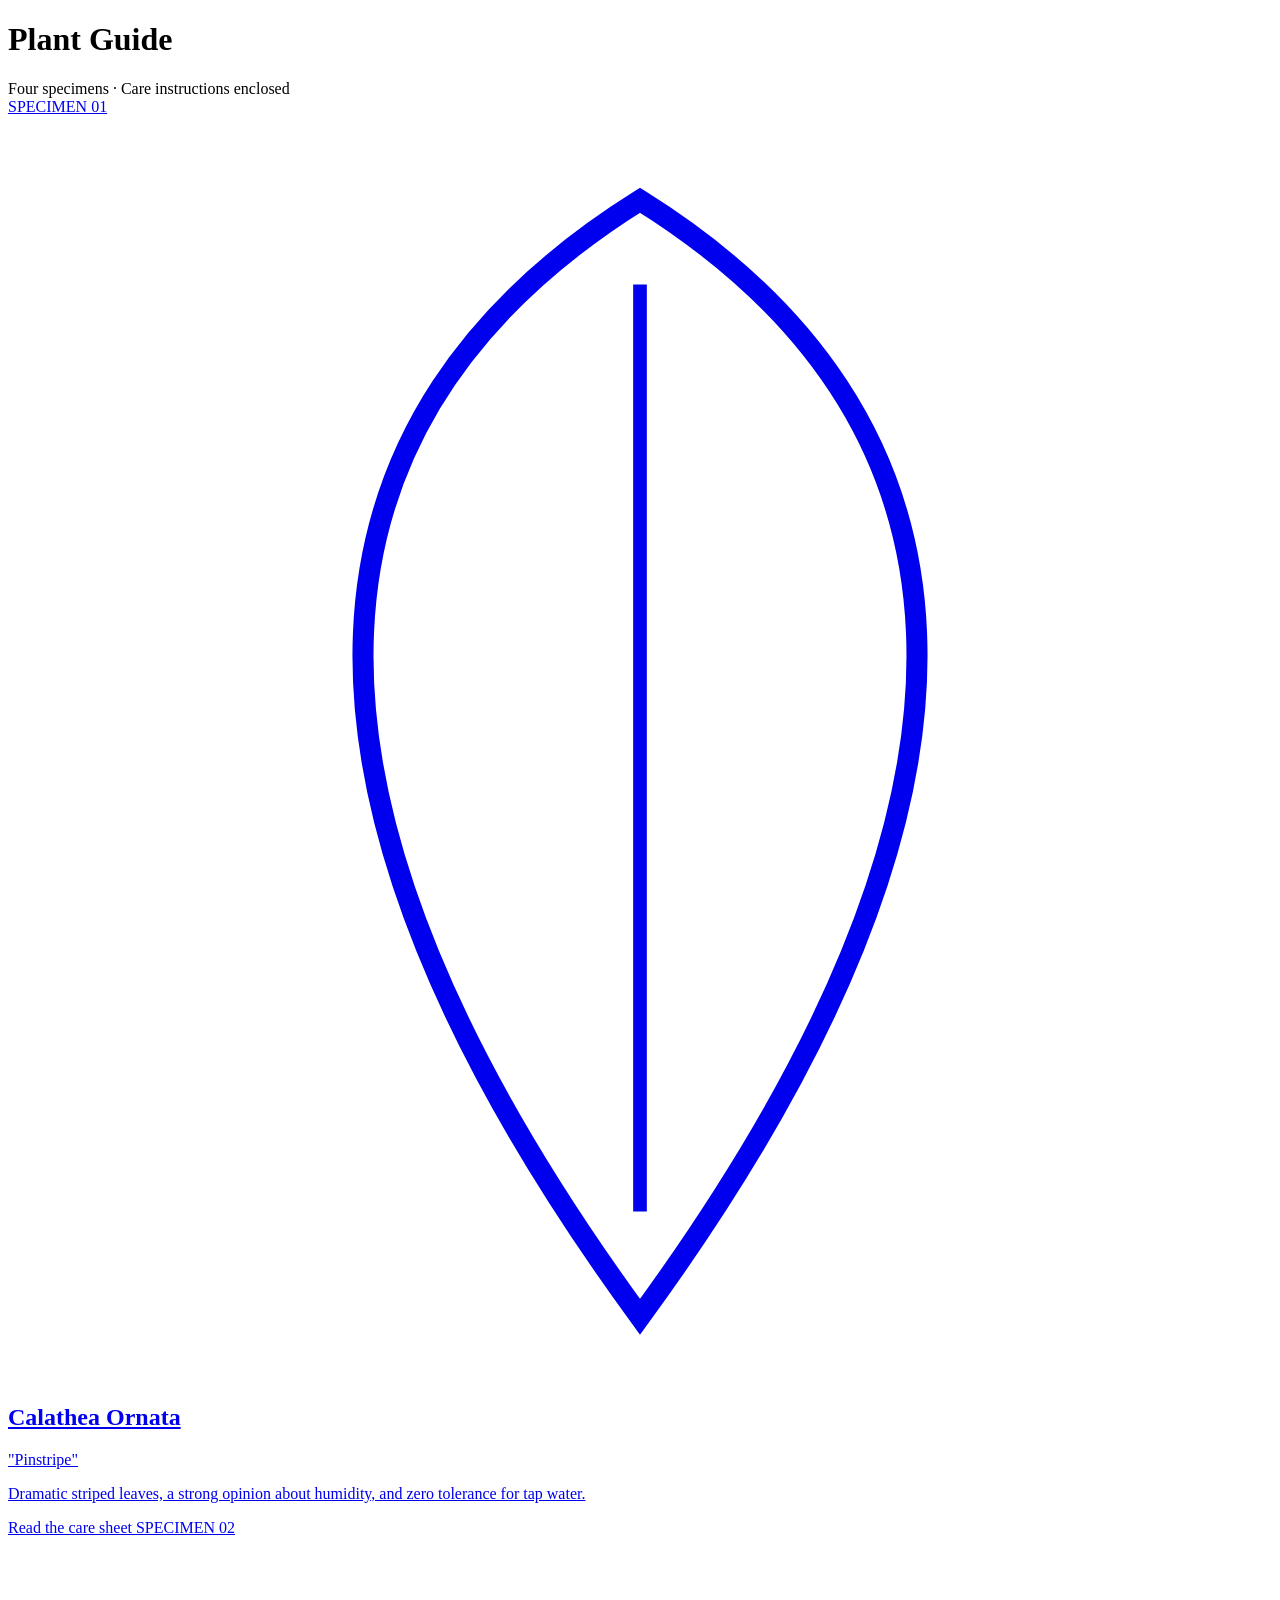
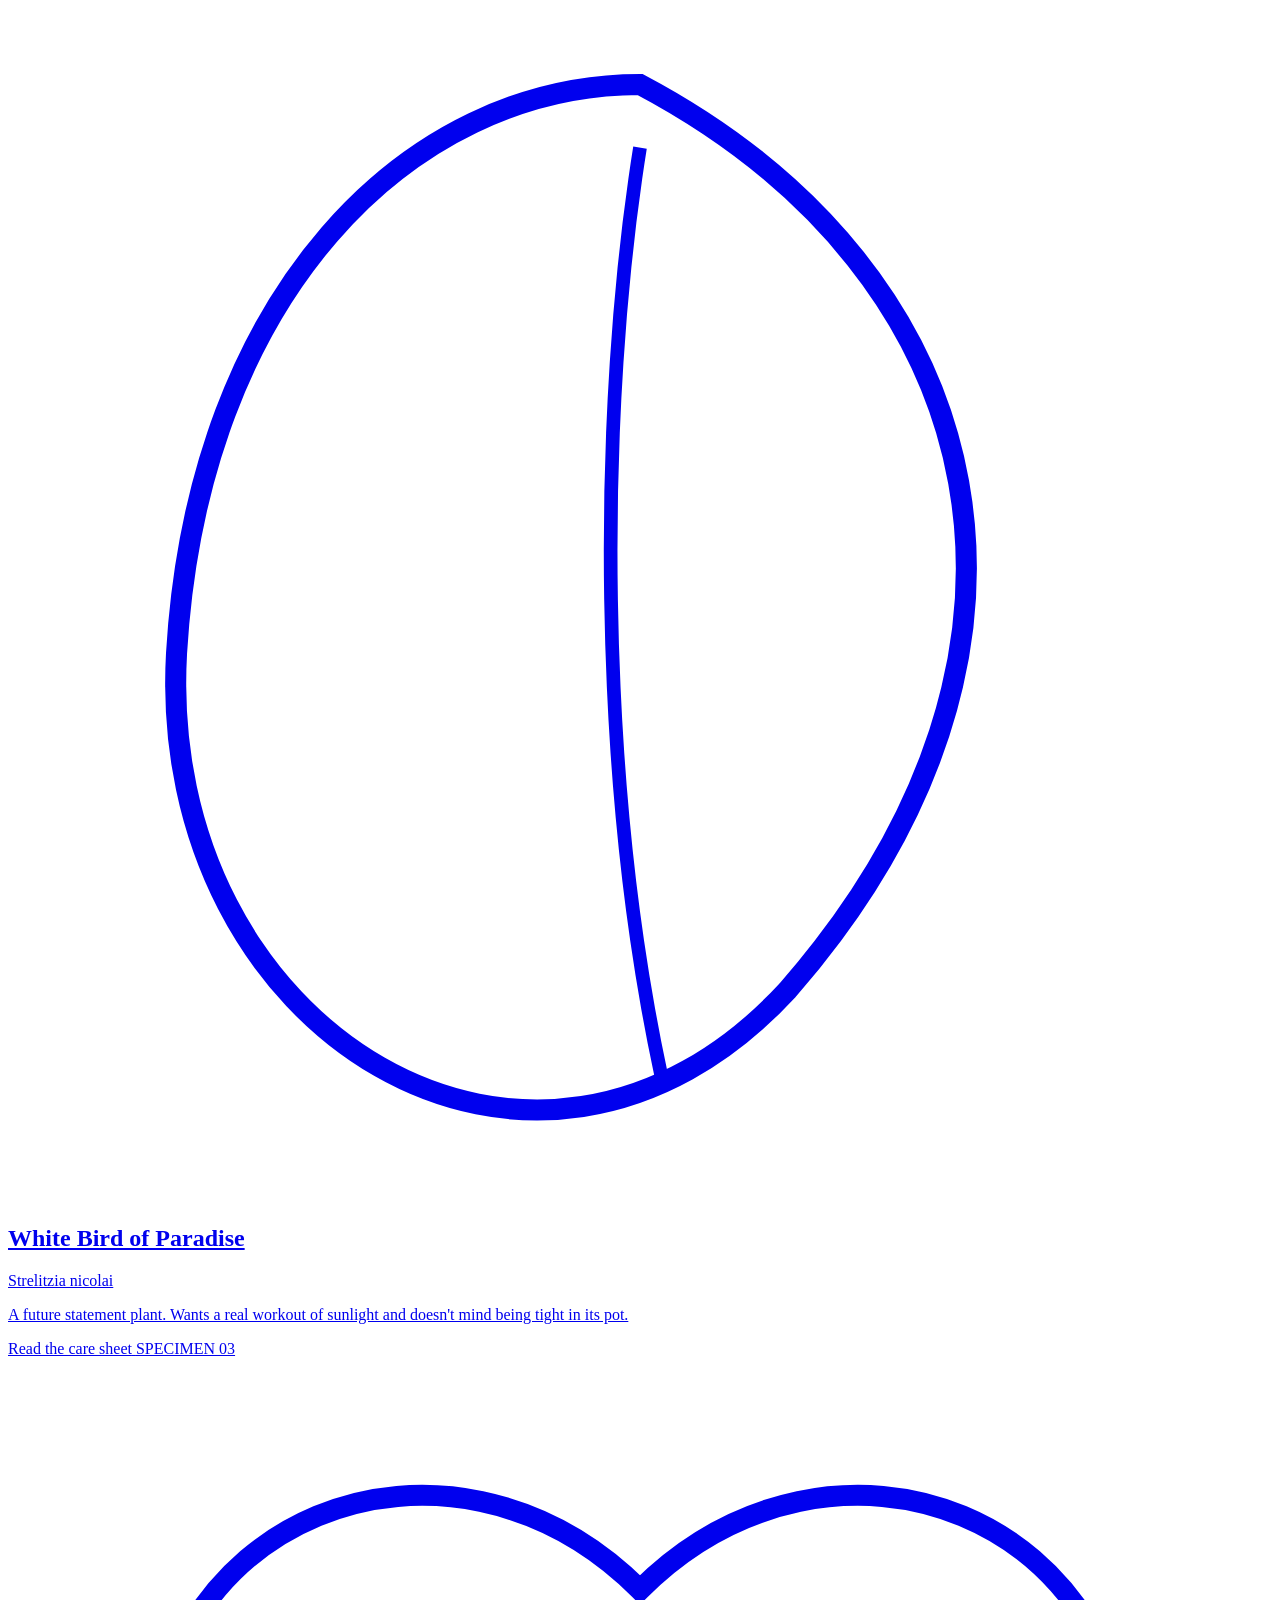
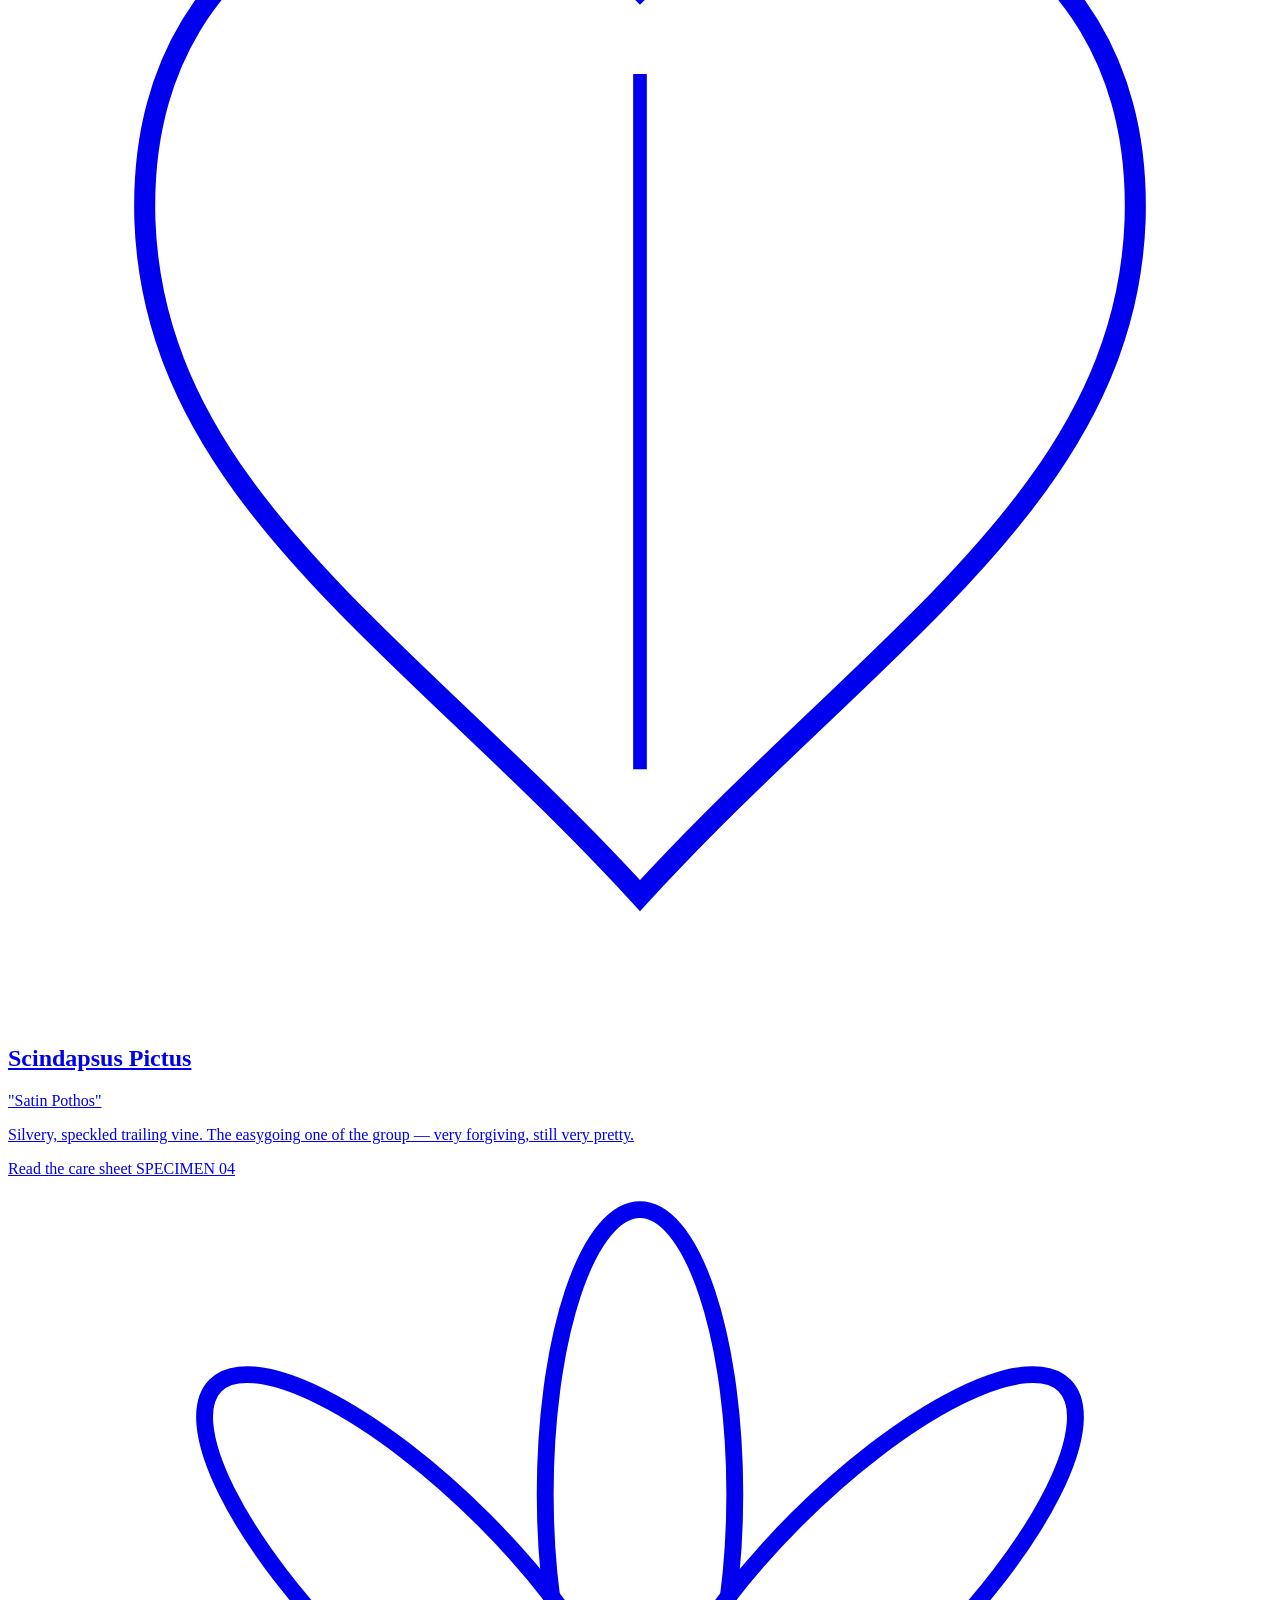
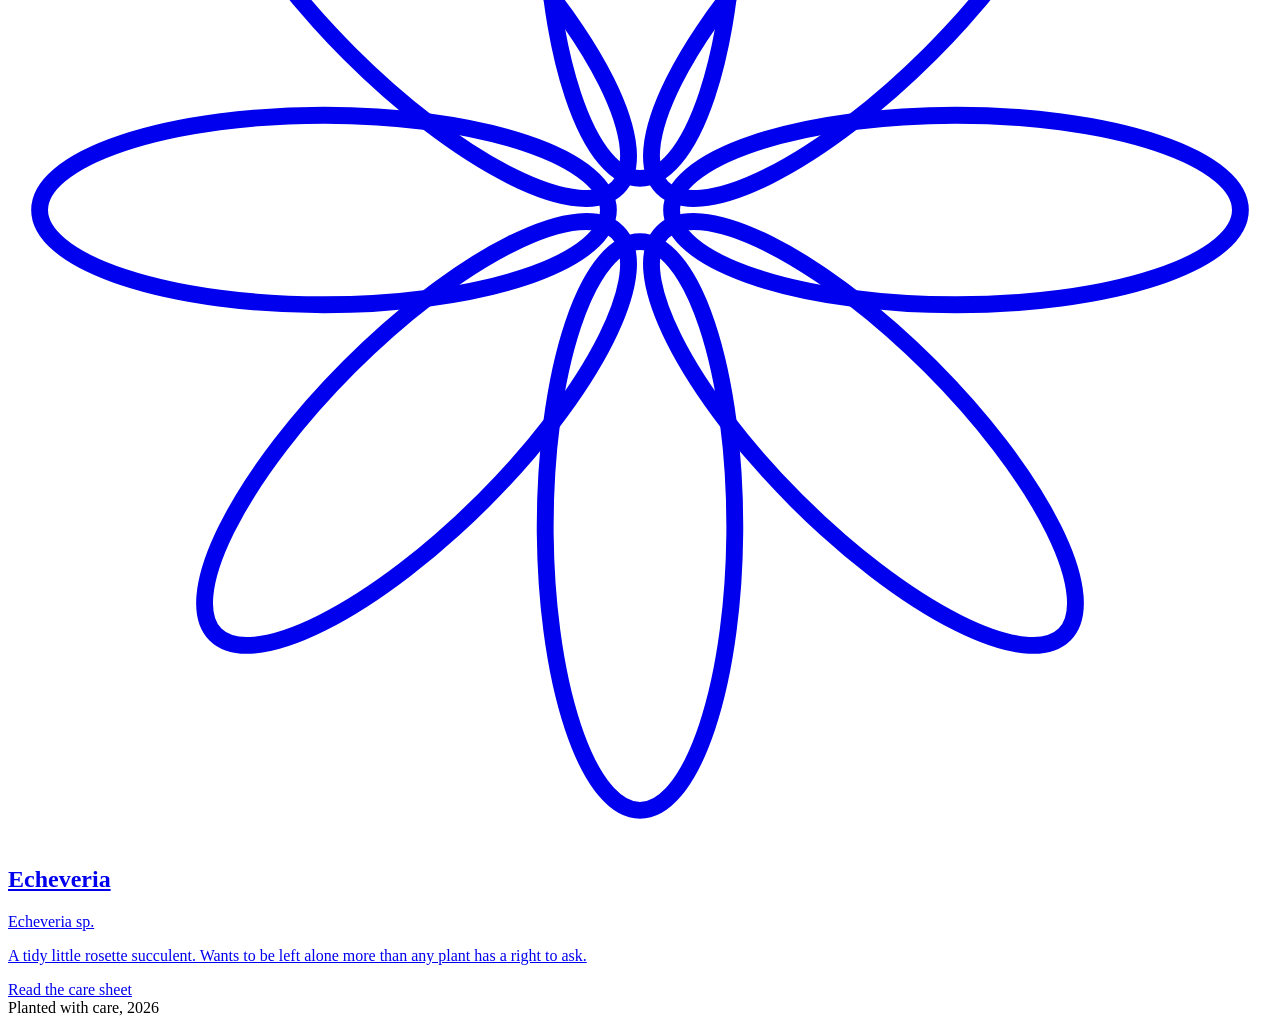
==== index.html @ a5f714f7 "Create index.html" ====
<!DOCTYPE html>
<html lang="en">
<head>
<meta charset="UTF-8">
<meta name="viewport" content="width=device-width, initial-scale=1.0">
<title>Plant Guide</title>
<link rel="stylesheet" href="styles.css">
</head>
<body>
<div class="wrap">

  <header class="site-header">
    <h1>Plant Guide</h1>
    <span class="tag">Four specimens · Care instructions enclosed</span>
  </header>

  <div class="grid">

    <a class="card" href="plants/calathea-ornata.html">
      <span class="num">SPECIMEN 01</span>
      <div class="icon">
        <svg viewBox="0 0 120 120" fill="none" xmlns="http://www.w3.org/2000/svg">
          <path d="M60 8 C92 28 98 62 60 114 C22 62 28 28 60 8 Z" stroke="currentColor" stroke-width="2"/>
          <path d="M60 16 L60 104" stroke="currentColor" stroke-width="1.3"/>
          <path d="M60 26 C50 30 42 34 36 40" stroke="var(--clay)" stroke-width="1.3" stroke-linecap="round"/>
          <path d="M60 26 C70 30 78 34 84 40" stroke="var(--clay)" stroke-width="1.3" stroke-linecap="round"/>
          <path d="M60 42 C48 47 39 52 32 59" stroke="var(--moss)" stroke-width="1.3" stroke-linecap="round"/>
          <path d="M60 42 C72 47 81 52 88 59" stroke="var(--moss)" stroke-width="1.3" stroke-linecap="round"/>
          <path d="M60 60 C47 65 37 71 30 78" stroke="var(--clay)" stroke-width="1.3" stroke-linecap="round"/>
          <path d="M60 60 C73 65 83 71 90 78" stroke="var(--clay)" stroke-width="1.3" stroke-linecap="round"/>
          <path d="M60 78 C49 82 41 87 35 93" stroke="var(--moss)" stroke-width="1.3" stroke-linecap="round"/>
          <path d="M60 78 C71 82 79 87 85 93" stroke="var(--moss)" stroke-width="1.3" stroke-linecap="round"/>
        </svg>
      </div>
      <h2>Calathea Ornata</h2>
      <span class="latin">"Pinstripe"</span>
      <p class="blurb">Dramatic striped leaves, a strong opinion about humidity, and zero tolerance for tap water.</p>
      <span class="enter">Read the care sheet</span>
    </a>

    <a class="card" href="plants/white-bird-of-paradise.html">
      <span class="num">SPECIMEN 02</span>
      <div class="icon">
        <svg viewBox="0 0 120 120" fill="none" xmlns="http://www.w3.org/2000/svg">
          <path d="M60 14 C94 32 102 68 74 100 C50 126 14 104 16 68 C18 34 38 14 60 14 Z" stroke="currentColor" stroke-width="2"/>
          <path d="M60 20 C56 45 56 80 62 108" stroke="currentColor" stroke-width="1.3"/>
          <path d="M59 34 C48 40 40 46 33 52" stroke="var(--moss)" stroke-width="1.2" stroke-linecap="round"/>
          <path d="M60 34 C72 42 82 50 90 58" stroke="var(--moss)" stroke-width="1.2" stroke-linecap="round"/>
          <path d="M58 54 C46 60 36 66 28 72" stroke="var(--clay)" stroke-width="1.2" stroke-linecap="round"/>
          <path d="M61 54 C74 62 84 70 91 78" stroke="var(--clay)" stroke-width="1.2" stroke-linecap="round"/>
          <path d="M58 74 C48 80 40 86 34 92" stroke="var(--moss)" stroke-width="1.2" stroke-linecap="round"/>
          <path d="M62 74 C71 81 78 87 83 93" stroke="var(--moss)" stroke-width="1.2" stroke-linecap="round"/>
        </svg>
      </div>
      <h2>White Bird of Paradise</h2>
      <span class="latin">Strelitzia nicolai</span>
      <p class="blurb">A future statement plant. Wants a real workout of sunlight and doesn't mind being tight in its pot.</p>
      <span class="enter">Read the care sheet</span>
    </a>

    <a class="card" href="plants/scindapsus-pictus.html">
      <span class="num">SPECIMEN 03</span>
      <div class="icon">
        <svg viewBox="0 0 120 120" fill="none" xmlns="http://www.w3.org/2000/svg">
          <path d="M60 22 C42 4 12 14 13 44 C14 70 38 84 60 108 C82 84 106 70 107 44 C108 14 78 4 60 22 Z" stroke="currentColor" stroke-width="2"/>
          <path d="M60 30 L60 96" stroke="currentColor" stroke-width="1.3"/>
          <circle cx="46" cy="42" r="2.2" fill="var(--gold)"/>
          <circle cx="72" cy="38" r="2" fill="var(--gold)"/>
          <circle cx="38" cy="60" r="1.8" fill="var(--gold)"/>
          <circle cx="80" cy="58" r="2.4" fill="var(--gold)"/>
          <circle cx="54" cy="70" r="2" fill="var(--gold)"/>
          <circle cx="68" cy="78" r="1.8" fill="var(--gold)"/>
          <circle cx="60" cy="55" r="1.6" fill="var(--gold)"/>
          <circle cx="46" cy="86" r="1.8" fill="var(--gold)"/>
        </svg>
      </div>
      <h2>Scindapsus Pictus</h2>
      <span class="latin">"Satin Pothos"</span>
      <p class="blurb">Silvery, speckled trailing vine. The easygoing one of the group — very forgiving, still very pretty.</p>
      <span class="enter">Read the care sheet</span>
    </a>

    <a class="card" href="plants/echeveria.html">
      <span class="num">SPECIMEN 04</span>
      <div class="icon">
        <svg viewBox="0 0 120 120" fill="none" xmlns="http://www.w3.org/2000/svg">
          <g stroke="currentColor" stroke-width="1.6">
            <g transform="rotate(0 60 60)"><ellipse cx="60" cy="30" rx="9" ry="27"/></g>
            <g transform="rotate(45 60 60)"><ellipse cx="60" cy="30" rx="9" ry="27"/></g>
            <g transform="rotate(90 60 60)"><ellipse cx="60" cy="30" rx="9" ry="27"/></g>
            <g transform="rotate(135 60 60)"><ellipse cx="60" cy="30" rx="9" ry="27"/></g>
            <g transform="rotate(180 60 60)"><ellipse cx="60" cy="30" rx="9" ry="27"/></g>
            <g transform="rotate(225 60 60)"><ellipse cx="60" cy="30" rx="9" ry="27"/></g>
            <g transform="rotate(270 60 60)"><ellipse cx="60" cy="30" rx="9" ry="27"/></g>
            <g transform="rotate(315 60 60)"><ellipse cx="60" cy="30" rx="9" ry="27"/></g>
          </g>
          <circle cx="60" cy="60" r="7" fill="var(--gold)"/>
        </svg>
      </div>
      <h2>Echeveria</h2>
      <span class="latin">Echeveria sp.</span>
      <p class="blurb">A tidy little rosette succulent. Wants to be left alone more than any plant has a right to ask.</p>
      <span class="enter">Read the care sheet</span>
    </a>

  </div>

  <footer>Planted with care, 2026</footer>
</div>
</body>
</html>
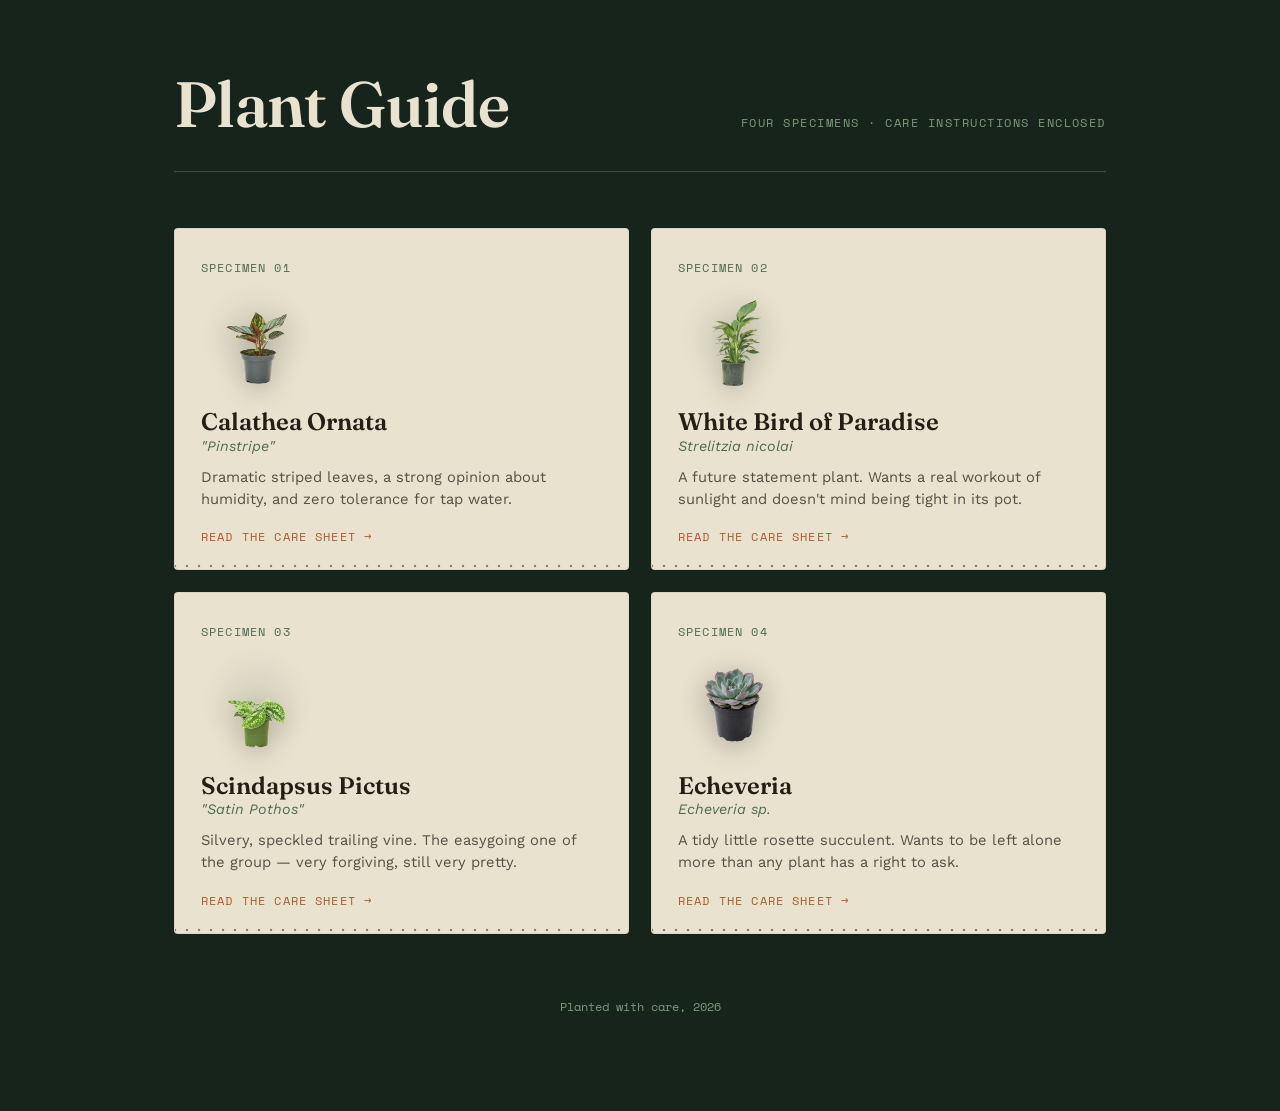
==== commit 8677b10b: "Add files via upload" ====
--- a/index.html
+++ b/index.html
@@ -19,18 +19,7 @@
     <a class="card" href="plants/calathea-ornata.html">
       <span class="num">SPECIMEN 01</span>
       <div class="icon">
-        <svg viewBox="0 0 120 120" fill="none" xmlns="http://www.w3.org/2000/svg">
-          <path d="M60 8 C92 28 98 62 60 114 C22 62 28 28 60 8 Z" stroke="currentColor" stroke-width="2"/>
-          <path d="M60 16 L60 104" stroke="currentColor" stroke-width="1.3"/>
-          <path d="M60 26 C50 30 42 34 36 40" stroke="var(--clay)" stroke-width="1.3" stroke-linecap="round"/>
-          <path d="M60 26 C70 30 78 34 84 40" stroke="var(--clay)" stroke-width="1.3" stroke-linecap="round"/>
-          <path d="M60 42 C48 47 39 52 32 59" stroke="var(--moss)" stroke-width="1.3" stroke-linecap="round"/>
-          <path d="M60 42 C72 47 81 52 88 59" stroke="var(--moss)" stroke-width="1.3" stroke-linecap="round"/>
-          <path d="M60 60 C47 65 37 71 30 78" stroke="var(--clay)" stroke-width="1.3" stroke-linecap="round"/>
-          <path d="M60 60 C73 65 83 71 90 78" stroke="var(--clay)" stroke-width="1.3" stroke-linecap="round"/>
-          <path d="M60 78 C49 82 41 87 35 93" stroke="var(--moss)" stroke-width="1.3" stroke-linecap="round"/>
-          <path d="M60 78 C71 82 79 87 85 93" stroke="var(--moss)" stroke-width="1.3" stroke-linecap="round"/>
-        </svg>
+        <img src="images/calathea-ornata.png" alt="Calathea Ornata plant">
       </div>
       <h2>Calathea Ornata</h2>
       <span class="latin">"Pinstripe"</span>
@@ -41,16 +30,7 @@
     <a class="card" href="plants/white-bird-of-paradise.html">
       <span class="num">SPECIMEN 02</span>
       <div class="icon">
-        <svg viewBox="0 0 120 120" fill="none" xmlns="http://www.w3.org/2000/svg">
-          <path d="M60 14 C94 32 102 68 74 100 C50 126 14 104 16 68 C18 34 38 14 60 14 Z" stroke="currentColor" stroke-width="2"/>
-          <path d="M60 20 C56 45 56 80 62 108" stroke="currentColor" stroke-width="1.3"/>
-          <path d="M59 34 C48 40 40 46 33 52" stroke="var(--moss)" stroke-width="1.2" stroke-linecap="round"/>
-          <path d="M60 34 C72 42 82 50 90 58" stroke="var(--moss)" stroke-width="1.2" stroke-linecap="round"/>
-          <path d="M58 54 C46 60 36 66 28 72" stroke="var(--clay)" stroke-width="1.2" stroke-linecap="round"/>
-          <path d="M61 54 C74 62 84 70 91 78" stroke="var(--clay)" stroke-width="1.2" stroke-linecap="round"/>
-          <path d="M58 74 C48 80 40 86 34 92" stroke="var(--moss)" stroke-width="1.2" stroke-linecap="round"/>
-          <path d="M62 74 C71 81 78 87 83 93" stroke="var(--moss)" stroke-width="1.2" stroke-linecap="round"/>
-        </svg>
+        <img src="images/white-bird-of-paradise.png" alt="White Bird of Paradise plant">
       </div>
       <h2>White Bird of Paradise</h2>
       <span class="latin">Strelitzia nicolai</span>
@@ -61,18 +41,7 @@
     <a class="card" href="plants/scindapsus-pictus.html">
       <span class="num">SPECIMEN 03</span>
       <div class="icon">
-        <svg viewBox="0 0 120 120" fill="none" xmlns="http://www.w3.org/2000/svg">
-          <path d="M60 22 C42 4 12 14 13 44 C14 70 38 84 60 108 C82 84 106 70 107 44 C108 14 78 4 60 22 Z" stroke="currentColor" stroke-width="2"/>
-          <path d="M60 30 L60 96" stroke="currentColor" stroke-width="1.3"/>
-          <circle cx="46" cy="42" r="2.2" fill="var(--gold)"/>
-          <circle cx="72" cy="38" r="2" fill="var(--gold)"/>
-          <circle cx="38" cy="60" r="1.8" fill="var(--gold)"/>
-          <circle cx="80" cy="58" r="2.4" fill="var(--gold)"/>
-          <circle cx="54" cy="70" r="2" fill="var(--gold)"/>
-          <circle cx="68" cy="78" r="1.8" fill="var(--gold)"/>
-          <circle cx="60" cy="55" r="1.6" fill="var(--gold)"/>
-          <circle cx="46" cy="86" r="1.8" fill="var(--gold)"/>
-        </svg>
+        <img src="images/scindapsus-pictus.png" alt="Scindapsus Pictus plant">
       </div>
       <h2>Scindapsus Pictus</h2>
       <span class="latin">"Satin Pothos"</span>
@@ -83,19 +52,7 @@
     <a class="card" href="plants/echeveria.html">
       <span class="num">SPECIMEN 04</span>
       <div class="icon">
-        <svg viewBox="0 0 120 120" fill="none" xmlns="http://www.w3.org/2000/svg">
-          <g stroke="currentColor" stroke-width="1.6">
-            <g transform="rotate(0 60 60)"><ellipse cx="60" cy="30" rx="9" ry="27"/></g>
-            <g transform="rotate(45 60 60)"><ellipse cx="60" cy="30" rx="9" ry="27"/></g>
-            <g transform="rotate(90 60 60)"><ellipse cx="60" cy="30" rx="9" ry="27"/></g>
-            <g transform="rotate(135 60 60)"><ellipse cx="60" cy="30" rx="9" ry="27"/></g>
-            <g transform="rotate(180 60 60)"><ellipse cx="60" cy="30" rx="9" ry="27"/></g>
-            <g transform="rotate(225 60 60)"><ellipse cx="60" cy="30" rx="9" ry="27"/></g>
-            <g transform="rotate(270 60 60)"><ellipse cx="60" cy="30" rx="9" ry="27"/></g>
-            <g transform="rotate(315 60 60)"><ellipse cx="60" cy="30" rx="9" ry="27"/></g>
-          </g>
-          <circle cx="60" cy="60" r="7" fill="var(--gold)"/>
-        </svg>
+        <img src="images/echeveria.png" alt="Echeveria plant">
       </div>
       <h2>Echeveria</h2>
       <span class="latin">Echeveria sp.</span>
--- a/styles.css
+++ b/styles.css
@@ -0,0 +1,307 @@
+@import url('https://fonts.googleapis.com/css2?family=Fraunces:opsz,wght@9..144,400;9..144,500;9..144,600&family=Work+Sans:wght@400;500;600&family=Space+Mono:wght@400;700&display=swap');
+
+:root {
+  --ink: #16241c;
+  --ink-soft: #1e3227;
+  --paper: #e9e2cf;
+  --paper-soft: #f2ecdc;
+  --moss: #4f6b52;
+  --moss-light: #7c9a79;
+  --clay: #a85c32;
+  --gold: #c9a24b;
+  --charcoal: #241f16;
+  --line: rgba(36, 31, 22, 0.18);
+}
+
+* { box-sizing: border-box; }
+
+body {
+  margin: 0;
+  background: var(--ink);
+  color: var(--paper);
+  font-family: 'Work Sans', sans-serif;
+  -webkit-font-smoothing: antialiased;
+}
+
+.wrap {
+  max-width: 980px;
+  margin: 0 auto;
+  padding: 64px 24px 96px;
+}
+
+/* ---------- Header ---------- */
+.site-header {
+  display: flex;
+  align-items: baseline;
+  justify-content: space-between;
+  flex-wrap: wrap;
+  gap: 12px;
+  margin-bottom: 56px;
+  border-bottom: 1px solid rgba(233, 226, 207, 0.2);
+  padding-bottom: 28px;
+}
+
+.site-header h1 {
+  font-family: 'Fraunces', serif;
+  font-optical-sizing: auto;
+  font-weight: 600;
+  font-size: clamp(2.6rem, 6vw, 4rem);
+  margin: 0;
+  letter-spacing: -0.01em;
+}
+
+.site-header .tag {
+  font-family: 'Space Mono', monospace;
+  font-size: 0.78rem;
+  letter-spacing: 0.12em;
+  text-transform: uppercase;
+  color: var(--moss-light);
+}
+
+.kicker {
+  font-family: 'Space Mono', monospace;
+  font-size: 0.72rem;
+  letter-spacing: 0.14em;
+  text-transform: uppercase;
+  color: var(--gold);
+  display: block;
+  margin-bottom: 10px;
+}
+
+/* ---------- Home grid ---------- */
+.grid {
+  display: grid;
+  grid-template-columns: 1fr 1fr;
+  gap: 22px;
+}
+
+@media (max-width: 640px) {
+  .grid { grid-template-columns: 1fr; }
+}
+
+.card {
+  position: relative;
+  background: var(--paper);
+  color: var(--charcoal);
+  border-radius: 4px;
+  padding: 28px 26px 24px;
+  text-decoration: none;
+  display: block;
+  overflow: hidden;
+  border: 1px solid rgba(36,31,22,0.06);
+  transition: transform 0.25s ease, box-shadow 0.25s ease;
+}
+
+.card:hover {
+  transform: translateY(-4px);
+  box-shadow: 0 18px 34px rgba(0,0,0,0.35);
+}
+
+.card:hover .icon img { transform: rotate(-1deg) scale(1.04); }
+
+.card .num {
+  font-family: 'Space Mono', monospace;
+  font-size: 0.72rem;
+  color: var(--moss);
+  letter-spacing: 0.1em;
+}
+
+.card .icon {
+  width: 112px;
+  height: 112px;
+  margin: 6px 0 14px;
+  border-radius: 50%;
+  background: radial-gradient(circle, rgba(79,107,82,0.14), rgba(79,107,82,0) 70%);
+  display: flex;
+  align-items: center;
+  justify-content: center;
+}
+.card .icon img {
+  width: 100%;
+  height: 100%;
+  object-fit: contain;
+  filter: drop-shadow(0 8px 12px rgba(36,31,22,0.2));
+  transition: transform 0.3s ease;
+}
+
+.card h2 {
+  font-family: 'Fraunces', serif;
+  font-weight: 600;
+  font-size: 1.5rem;
+  margin: 0 0 2px;
+  line-height: 1.15;
+}
+
+.card .latin {
+  font-style: italic;
+  color: var(--moss);
+  font-size: 0.9rem;
+  display: block;
+  margin-bottom: 12px;
+}
+
+.card .blurb {
+  font-size: 0.92rem;
+  line-height: 1.5;
+  color: rgba(36,31,22,0.75);
+  margin: 0 0 16px;
+}
+
+.card .enter {
+  font-family: 'Space Mono', monospace;
+  font-size: 0.72rem;
+  text-transform: uppercase;
+  letter-spacing: 0.1em;
+  color: var(--clay);
+}
+
+.card .enter::after { content: " →"; }
+
+/* perforated edge, like a tag stub */
+.card::before {
+  content: "";
+  position: absolute;
+  left: 0; right: 0; bottom: 0;
+  height: 6px;
+  background-image: radial-gradient(circle, var(--ink) 1.4px, transparent 1.6px);
+  background-size: 12px 6px;
+  background-position: 6px 0;
+  opacity: 0.5;
+}
+
+footer {
+  margin-top: 64px;
+  font-family: 'Space Mono', monospace;
+  font-size: 0.75rem;
+  color: var(--moss-light);
+  text-align: center;
+}
+
+/* ---------- Detail page ---------- */
+.back-link {
+  font-family: 'Space Mono', monospace;
+  font-size: 0.75rem;
+  letter-spacing: 0.08em;
+  text-transform: uppercase;
+  color: var(--moss-light);
+  text-decoration: none;
+  display: inline-block;
+  margin-bottom: 36px;
+}
+.back-link:hover { color: var(--paper); }
+
+.specimen-head {
+  display: flex;
+  gap: 28px;
+  align-items: center;
+  border-bottom: 1px solid rgba(233,226,207,0.2);
+  padding-bottom: 32px;
+  margin-bottom: 40px;
+  flex-wrap: wrap;
+}
+
+.specimen-head .icon {
+  width: 140px;
+  height: 140px;
+  flex-shrink: 0;
+  border-radius: 50%;
+  background: radial-gradient(circle, rgba(201,162,75,0.16), rgba(201,162,75,0) 70%);
+  display: flex;
+  align-items: center;
+  justify-content: center;
+}
+.specimen-head .icon img {
+  width: 100%;
+  height: 100%;
+  object-fit: contain;
+  filter: drop-shadow(0 10px 18px rgba(0,0,0,0.45));
+}
+
+.specimen-head h1 {
+  font-family: 'Fraunces', serif;
+  font-weight: 600;
+  font-size: clamp(2rem, 5vw, 2.8rem);
+  margin: 0 0 4px;
+}
+
+.specimen-head .latin {
+  font-style: italic;
+  color: var(--moss-light);
+  font-size: 1.05rem;
+}
+
+.stat-row {
+  display: grid;
+  grid-template-columns: repeat(4, 1fr);
+  gap: 1px;
+  background: rgba(233,226,207,0.15);
+  border: 1px solid rgba(233,226,207,0.15);
+  margin-bottom: 44px;
+}
+
+@media (max-width: 640px) {
+  .stat-row { grid-template-columns: repeat(2, 1fr); }
+}
+
+.stat {
+  background: var(--ink-soft);
+  padding: 18px 16px;
+}
+
+.stat .label {
+  font-family: 'Space Mono', monospace;
+  font-size: 0.68rem;
+  text-transform: uppercase;
+  letter-spacing: 0.1em;
+  color: var(--gold);
+  display: block;
+  margin-bottom: 6px;
+}
+
+.stat .value {
+  font-size: 0.95rem;
+  line-height: 1.4;
+}
+
+.section {
+  margin-bottom: 36px;
+}
+
+.section h3 {
+  font-family: 'Fraunces', serif;
+  font-weight: 600;
+  font-size: 1.25rem;
+  color: var(--paper);
+  margin: 0 0 10px;
+  display: flex;
+  align-items: baseline;
+  gap: 10px;
+}
+
+.section h3 .mark { color: var(--clay); font-family: 'Space Mono', monospace; font-size: 0.85rem; }
+
+.section p, .section li {
+  font-size: 0.98rem;
+  line-height: 1.65;
+  color: rgba(233,226,207,0.85);
+}
+
+.section ul { margin: 0; padding-left: 20px; }
+.section li { margin-bottom: 6px; }
+
+.tip-box {
+  background: var(--ink-soft);
+  border-left: 3px solid var(--gold);
+  padding: 18px 22px;
+  margin-top: 40px;
+}
+
+.tip-box .label {
+  font-family: 'Space Mono', monospace;
+  font-size: 0.7rem;
+  text-transform: uppercase;
+  letter-spacing: 0.1em;
+  color: var(--gold);
+  display: block;
+  margin-bottom: 8px;
+}
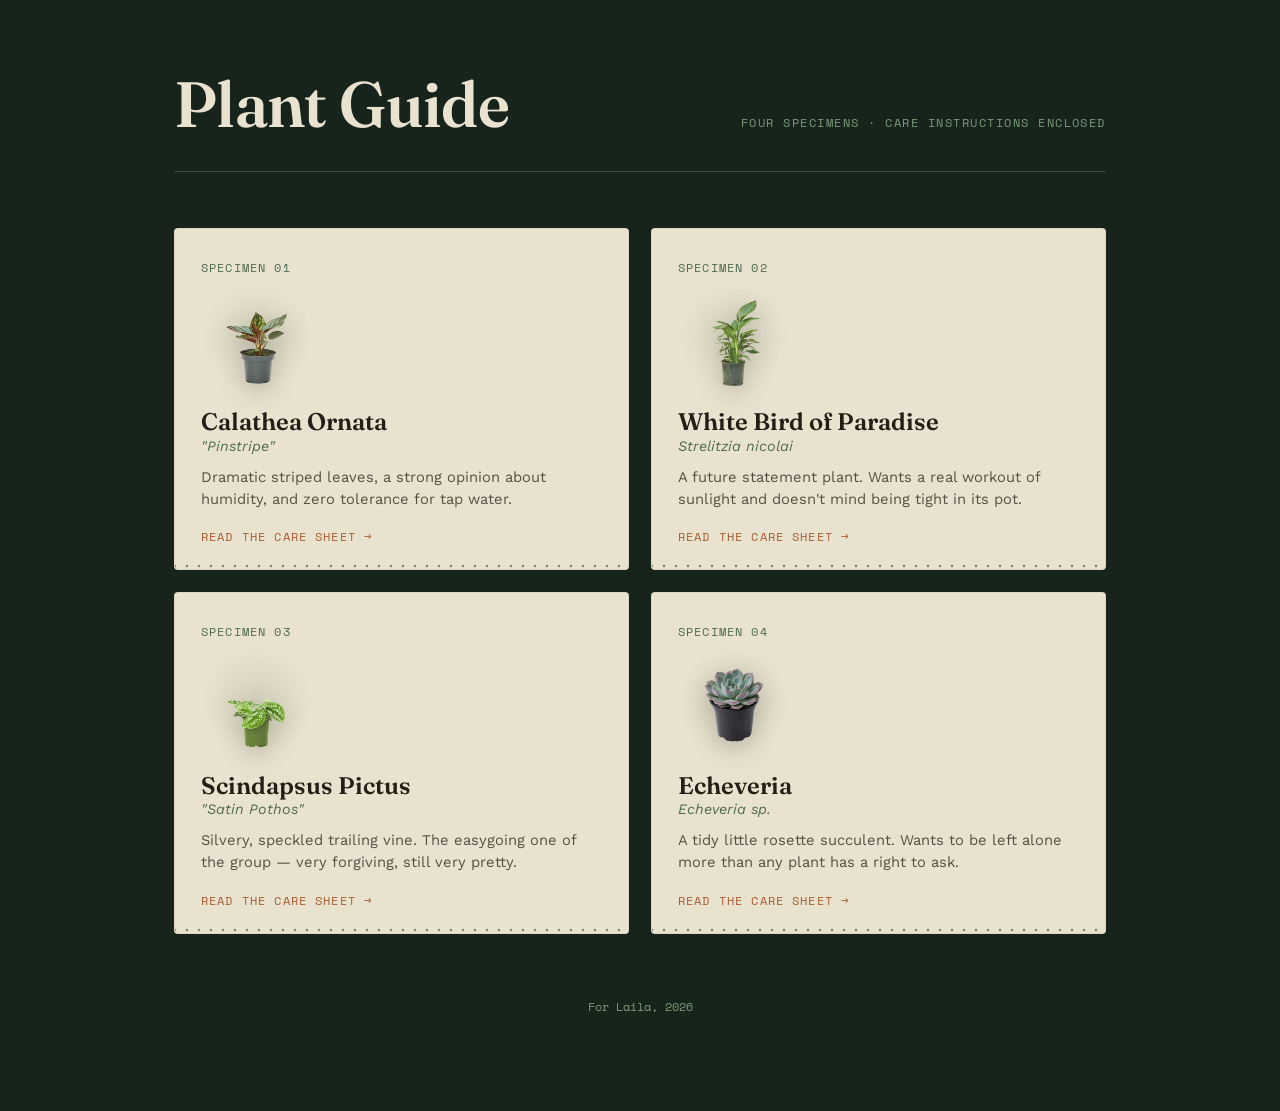
==== commit 4566bf3d: "Update index.html" ====
--- a/index.html
+++ b/index.html
@@ -62,7 +62,7 @@
 
   </div>
 
-  <footer>Planted with care, 2026</footer>
+  <footer>For Laila, 2026</footer>
 </div>
 </body>
 </html>
--- a/styles.css
+++ b/styles.css
@@ -289,6 +289,23 @@
 .section ul { margin: 0; padding-left: 20px; }
 .section li { margin-bottom: 6px; }
 
+.video-embed {
+  position: relative;
+  width: 100%;
+  padding-top: 56.25%; /* 16:9 */
+  border-radius: 4px;
+  overflow: hidden;
+  border: 1px solid rgba(233,226,207,0.15);
+}
+
+.video-embed iframe {
+  position: absolute;
+  top: 0; left: 0;
+  width: 100%;
+  height: 100%;
+  border: 0;
+}
+
 .tip-box {
   background: var(--ink-soft);
   border-left: 3px solid var(--gold);
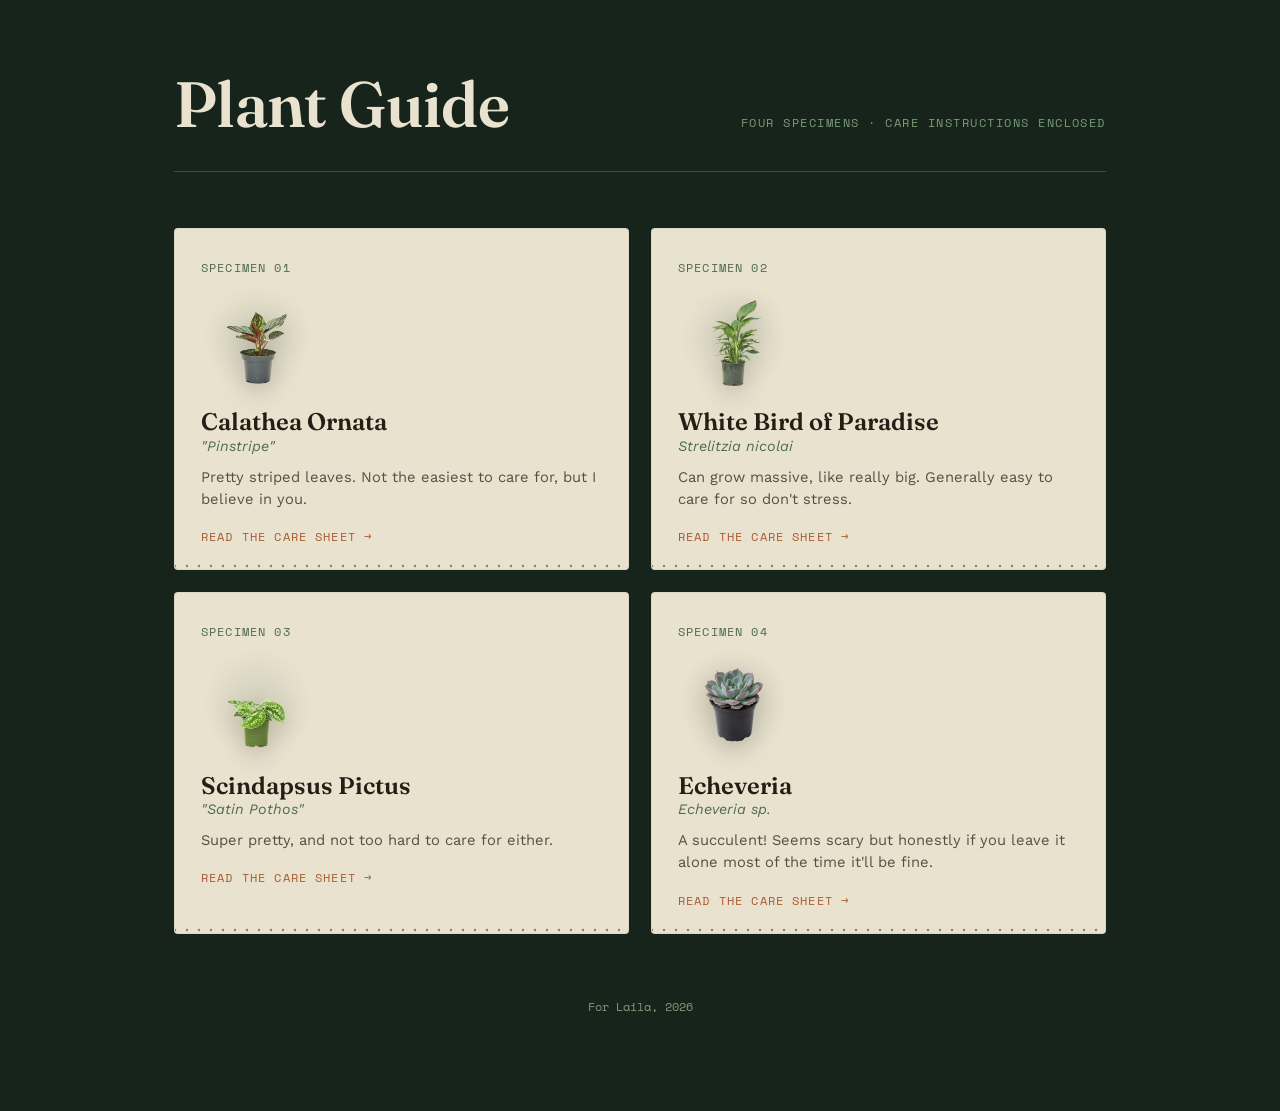
==== commit 344a5b9d: "Update index.html" ====
--- a/index.html
+++ b/index.html
@@ -23,7 +23,7 @@
       </div>
       <h2>Calathea Ornata</h2>
       <span class="latin">"Pinstripe"</span>
-      <p class="blurb">Dramatic striped leaves, a strong opinion about humidity, and zero tolerance for tap water.</p>
+      <p class="blurb">Pretty striped leaves. Not the easiest to care for, but I believe in you.</p>
       <span class="enter">Read the care sheet</span>
     </a>
 
@@ -34,7 +34,7 @@
       </div>
       <h2>White Bird of Paradise</h2>
       <span class="latin">Strelitzia nicolai</span>
-      <p class="blurb">A future statement plant. Wants a real workout of sunlight and doesn't mind being tight in its pot.</p>
+      <p class="blurb">Can grow massive, like really big. Generally easy to care for so don't stress.</p>
       <span class="enter">Read the care sheet</span>
     </a>
 
@@ -45,7 +45,7 @@
       </div>
       <h2>Scindapsus Pictus</h2>
       <span class="latin">"Satin Pothos"</span>
-      <p class="blurb">Silvery, speckled trailing vine. The easygoing one of the group — very forgiving, still very pretty.</p>
+      <p class="blurb">Super pretty, and not too hard to care for either.</p>
       <span class="enter">Read the care sheet</span>
     </a>
 
@@ -56,7 +56,7 @@
       </div>
       <h2>Echeveria</h2>
       <span class="latin">Echeveria sp.</span>
-      <p class="blurb">A tidy little rosette succulent. Wants to be left alone more than any plant has a right to ask.</p>
+      <p class="blurb">A succulent! Seems scary but honestly if you leave it alone most of the time it'll be fine.</p>
       <span class="enter">Read the care sheet</span>
     </a>
 
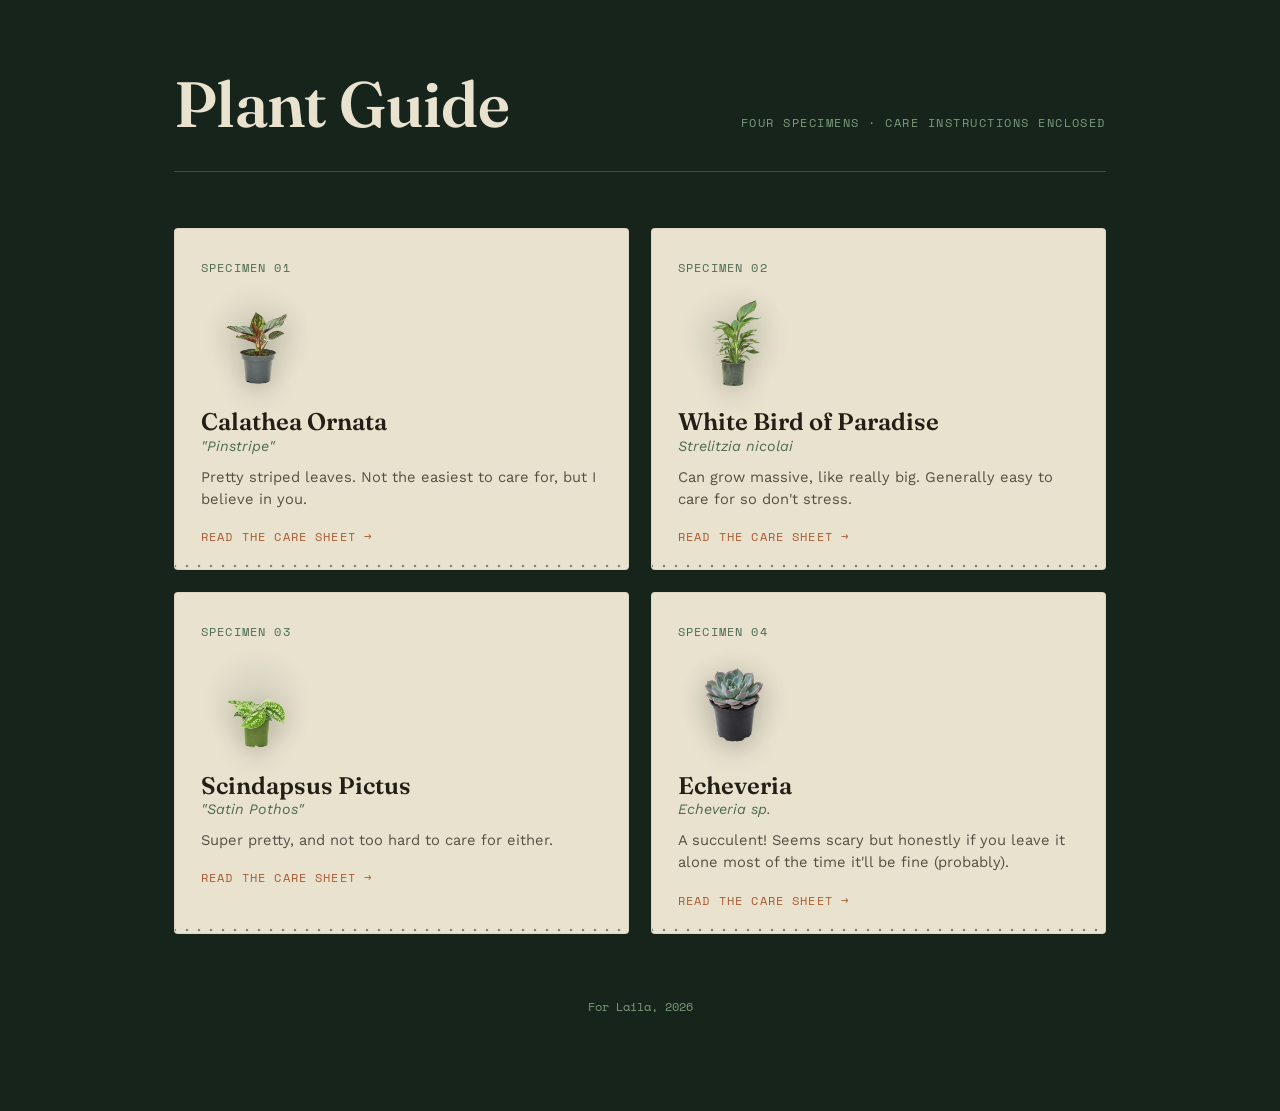
==== commit 412102dd: "Update index.html" ====
--- a/index.html
+++ b/index.html
@@ -56,7 +56,7 @@
       </div>
       <h2>Echeveria</h2>
       <span class="latin">Echeveria sp.</span>
-      <p class="blurb">A succulent! Seems scary but honestly if you leave it alone most of the time it'll be fine.</p>
+      <p class="blurb">A succulent! Seems scary but honestly if you leave it alone most of the time it'll be fine (probably).</p>
       <span class="enter">Read the care sheet</span>
     </a>
 
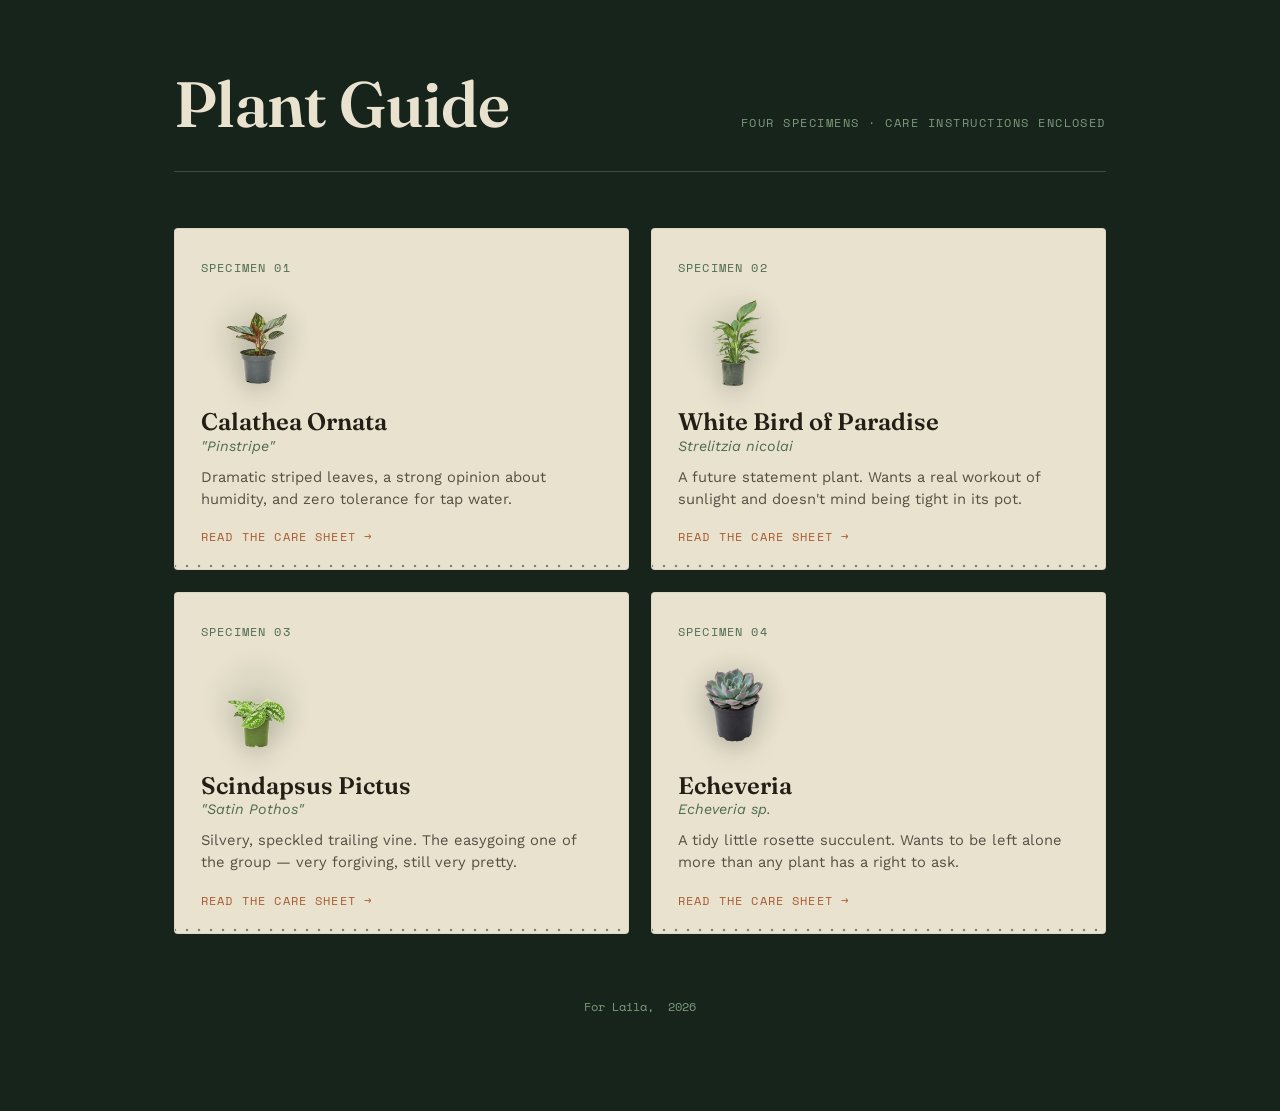
==== commit 85447d0f: "Update index.html" ====
--- a/index.html
+++ b/index.html
@@ -23,7 +23,7 @@
       </div>
       <h2>Calathea Ornata</h2>
       <span class="latin">"Pinstripe"</span>
-      <p class="blurb">Pretty striped leaves. Not the easiest to care for, but I believe in you.</p>
+      <p class="blurb">Dramatic striped leaves, a strong opinion about humidity, and zero tolerance for tap water.</p>
       <span class="enter">Read the care sheet</span>
     </a>
 
@@ -34,7 +34,7 @@
       </div>
       <h2>White Bird of Paradise</h2>
       <span class="latin">Strelitzia nicolai</span>
-      <p class="blurb">Can grow massive, like really big. Generally easy to care for so don't stress.</p>
+      <p class="blurb">A future statement plant. Wants a real workout of sunlight and doesn't mind being tight in its pot.</p>
       <span class="enter">Read the care sheet</span>
     </a>
 
@@ -45,7 +45,7 @@
       </div>
       <h2>Scindapsus Pictus</h2>
       <span class="latin">"Satin Pothos"</span>
-      <p class="blurb">Super pretty, and not too hard to care for either.</p>
+      <p class="blurb">Silvery, speckled trailing vine. The easygoing one of the group — very forgiving, still very pretty.</p>
       <span class="enter">Read the care sheet</span>
     </a>
 
@@ -56,13 +56,13 @@
       </div>
       <h2>Echeveria</h2>
       <span class="latin">Echeveria sp.</span>
-      <p class="blurb">A succulent! Seems scary but honestly if you leave it alone most of the time it'll be fine (probably).</p>
+      <p class="blurb">A tidy little rosette succulent. Wants to be left alone more than any plant has a right to ask.</p>
       <span class="enter">Read the care sheet</span>
     </a>
 
   </div>
 
-  <footer>For Laila, 2026</footer>
+  <footer>For Laila, <a href="secret.html" class="egg" aria-label="secret"><img src="images/laila-logo.png" alt=""></a> 2026</footer>
 </div>
 </body>
 </html>
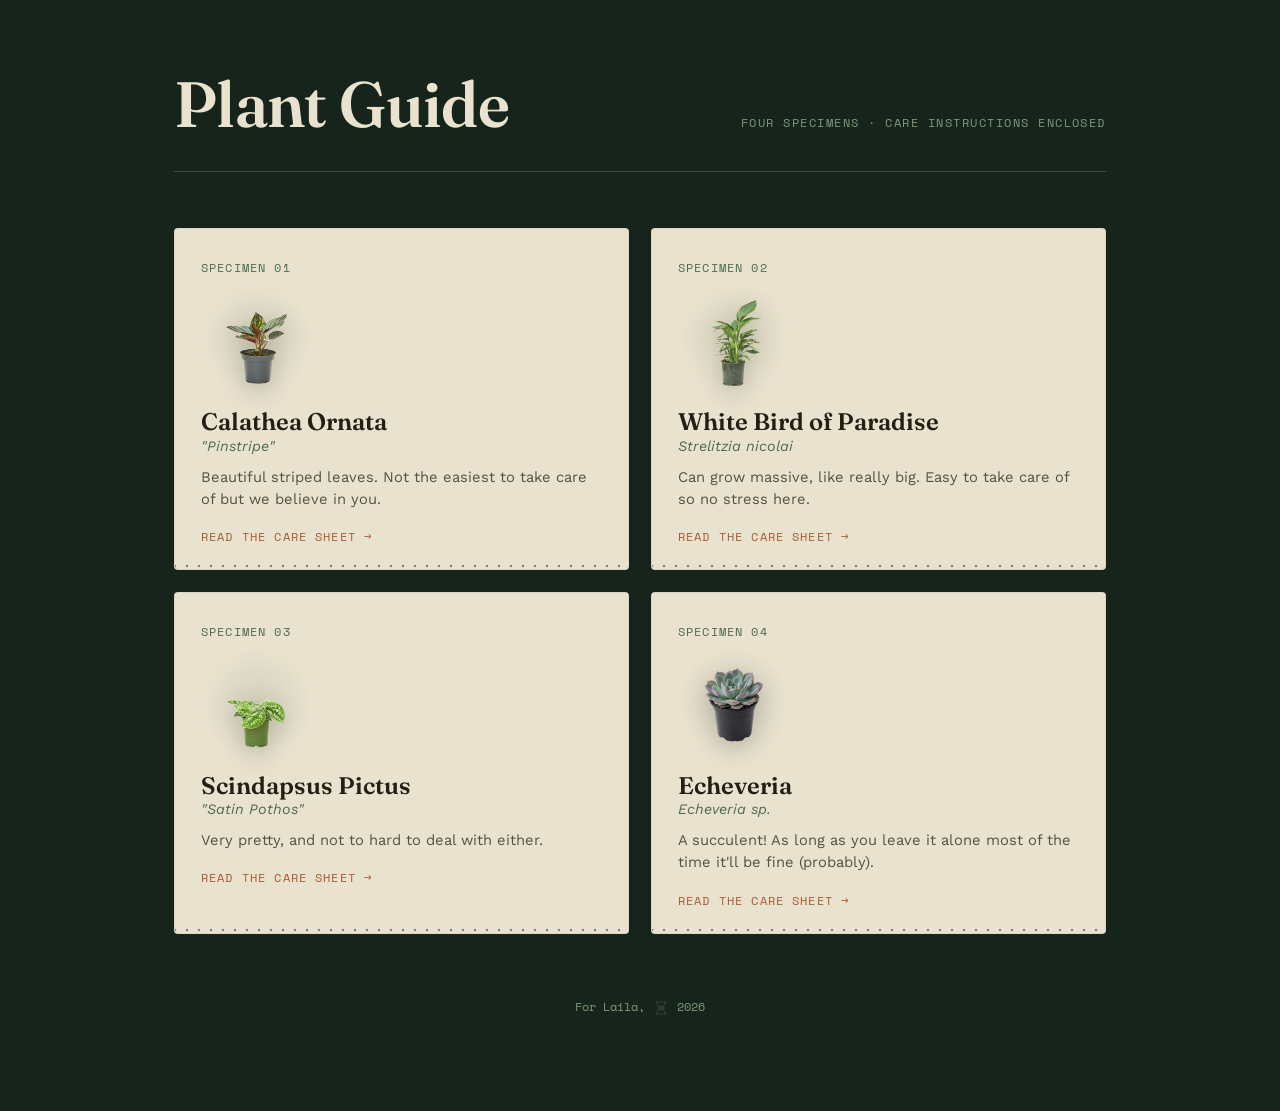
==== commit d481136d: "Update index.html" ====
--- a/index.html
+++ b/index.html
@@ -23,7 +23,7 @@
       </div>
       <h2>Calathea Ornata</h2>
       <span class="latin">"Pinstripe"</span>
-      <p class="blurb">Dramatic striped leaves, a strong opinion about humidity, and zero tolerance for tap water.</p>
+      <p class="blurb">Beautiful striped leaves. Not the easiest to take care of but we believe in you.</p>
       <span class="enter">Read the care sheet</span>
     </a>
 
@@ -34,7 +34,7 @@
       </div>
       <h2>White Bird of Paradise</h2>
       <span class="latin">Strelitzia nicolai</span>
-      <p class="blurb">A future statement plant. Wants a real workout of sunlight and doesn't mind being tight in its pot.</p>
+      <p class="blurb">Can grow massive, like really big. Easy to take care of so no stress here.</p>
       <span class="enter">Read the care sheet</span>
     </a>
 
@@ -45,7 +45,7 @@
       </div>
       <h2>Scindapsus Pictus</h2>
       <span class="latin">"Satin Pothos"</span>
-      <p class="blurb">Silvery, speckled trailing vine. The easygoing one of the group — very forgiving, still very pretty.</p>
+      <p class="blurb">Very pretty, and not to hard to deal with either.</p>
       <span class="enter">Read the care sheet</span>
     </a>
 
@@ -56,7 +56,7 @@
       </div>
       <h2>Echeveria</h2>
       <span class="latin">Echeveria sp.</span>
-      <p class="blurb">A tidy little rosette succulent. Wants to be left alone more than any plant has a right to ask.</p>
+      <p class="blurb">A succulent! As long as you leave it alone most of the time it'll be fine (probably).</p>
       <span class="enter">Read the care sheet</span>
     </a>
 
--- a/styles.css
+++ b/styles.css
@@ -177,6 +177,27 @@
   text-align: center;
 }
 
+footer .egg {
+  display: inline-block;
+  vertical-align: middle;
+  margin: 0 2px;
+  line-height: 1;
+  opacity: 0.55;
+  transition: opacity 0.25s ease, transform 0.25s ease;
+}
+
+footer .egg img {
+  width: 14px;
+  height: 14px;
+  display: block;
+  filter: invert(70%) sepia(20%) saturate(400%) hue-rotate(60deg) brightness(95%);
+}
+
+footer .egg:hover {
+  opacity: 1;
+  transform: scale(1.25) rotate(-6deg);
+}
+
 /* ---------- Detail page ---------- */
 .back-link {
   font-family: 'Space Mono', monospace;
